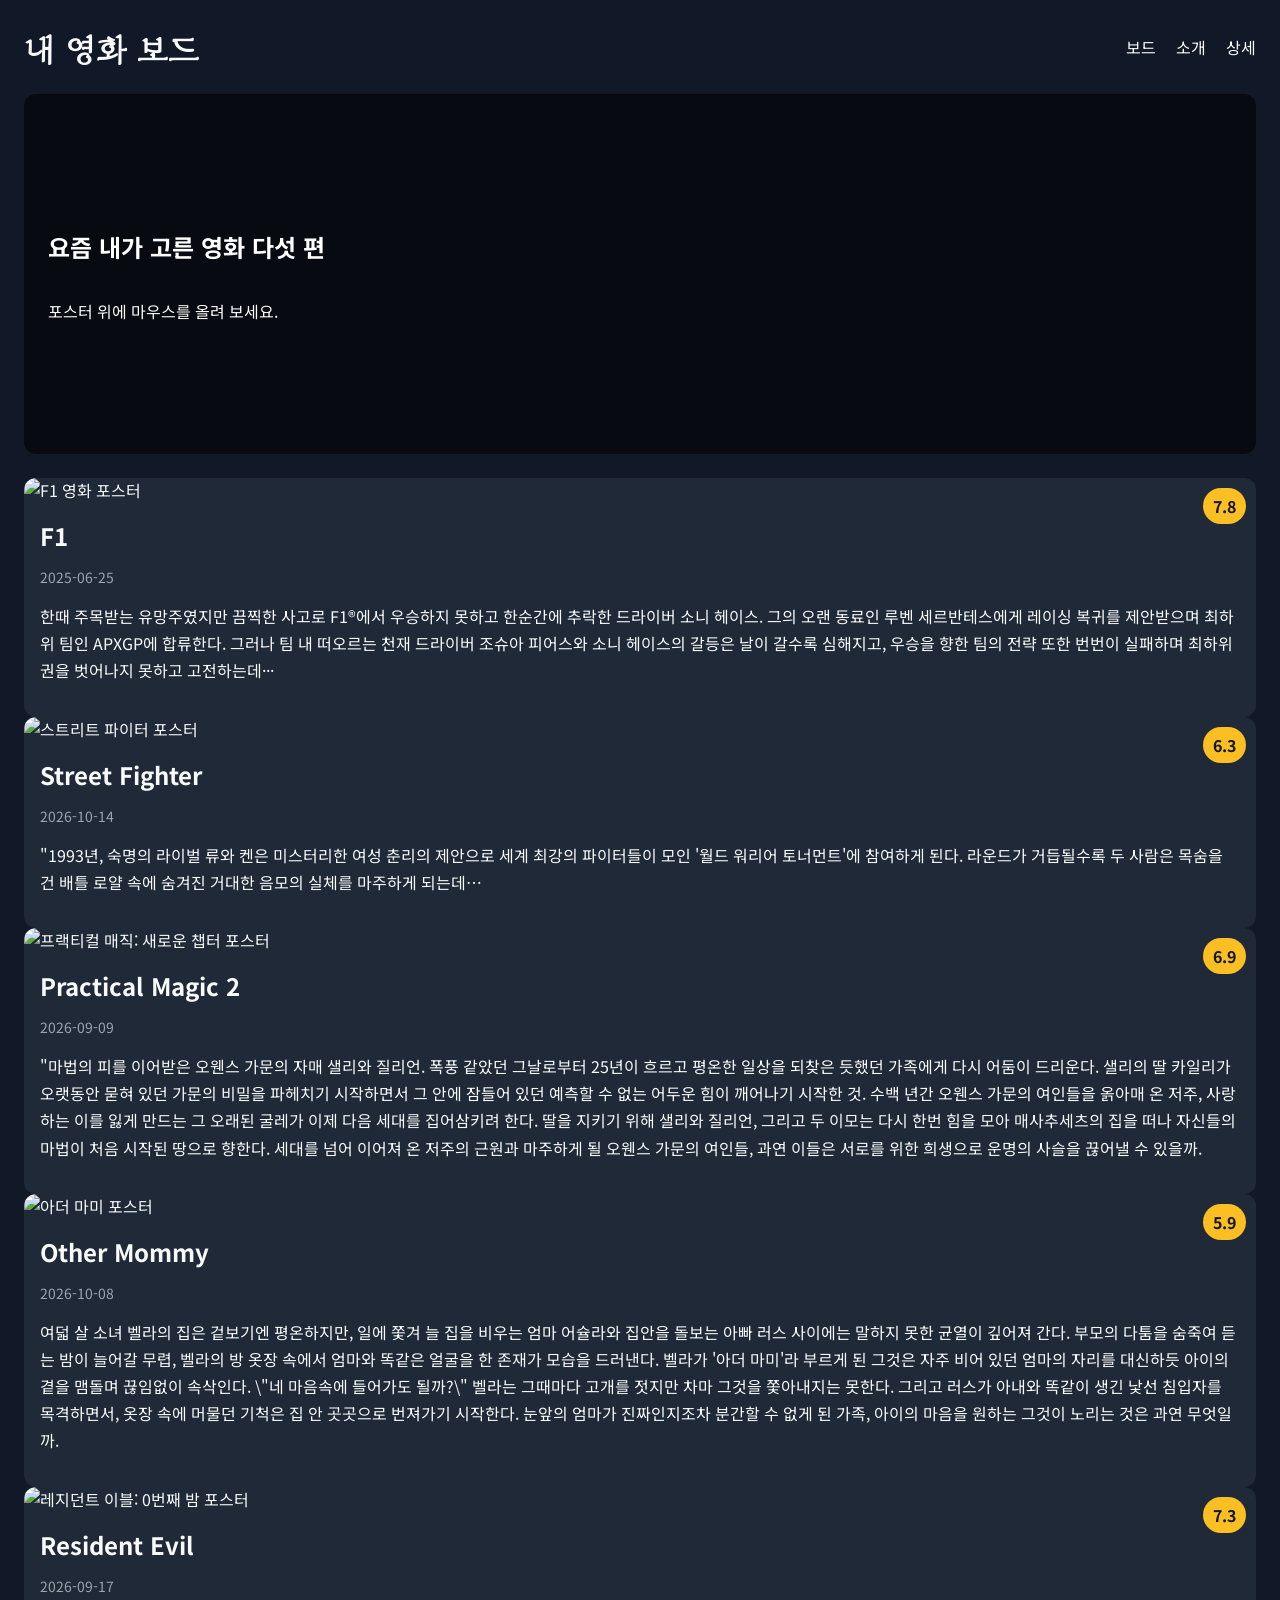
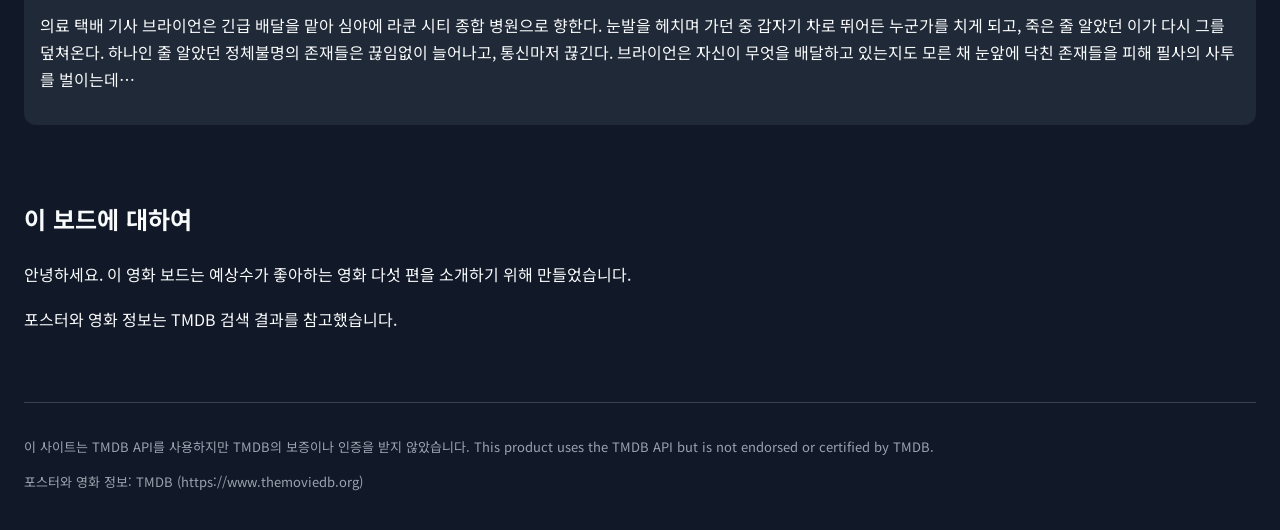
==== detail.html @ 7dd68729 "Create detail.html" ====
<!DOCTYPE html>
<html lang="ko">

<head>
    <meta charset="UTF-8">
    <meta name="viewport" content="width=device-width, initial-scale=1.0">

    <title>예상수 :: 내 영화 보드</title>

    <link rel="preconnect" href="https://fonts.googleapis.com">
    <link rel="preconnect" href="https://fonts.gstatic.com" crossorigin>
    <link
        href="https://fonts.googleapis.com/css2?family=Diphylleia&family=Gowun+Dodum&family=Noto+Sans+KR:wght@100..900&display=swap"
        rel="stylesheet">

    <link rel="stylesheet" href="style.css">
</head>

<body>

    
    <header class="top">
        <h1>내 영화 보드</h1>

        <nav>
            <ul>
                <li><a href="#board">보드</a></li>
                <li><a href="#about">소개</a></li>
                <li><a href="detail.html">상세</a></li>
            </ul>
        </nav>
    </header>

   
    <section class="hero">
        <h2>요즘 내가 고른 영화 다섯 편</h2>
        <p>포스터 위에 마우스를 올려 보세요.</p>
    </section>

    <main>

       
       
            
            <article class="card">
                <img
                    class="poster"
                    src="https://image.tmdb.org/t/p/w342/bvVoP1t2gNvmE9ccSrqR1zcGHGM.jpg"
                    alt="F1 영화 포스터">

                <span class="badge">7.8</span>

                <div class="info">
                    <h2>F1</h2>
                    <p class="year">2025-06-25</p>
                    <p class="overview">
                        한때 주목받는 유망주였지만 끔찍한 사고로 F1®에서 우승하지 못하고
                        한순간에 추락한 드라이버 소니 헤이스. 그의 오랜 동료인 루벤
                        세르반테스에게 레이싱 복귀를 제안받으며 최하위 팀인 APXGP에 합류한다.
                        그러나 팀 내 떠오르는 천재 드라이버 조슈아 피어스와 소니 헤이스의
                        갈등은 날이 갈수록 심해지고, 우승을 향한 팀의 전략 또한 번번이
                        실패하며 최하위권을 벗어나지 못하고 고전하는데···
                    </p>
                </div>
            </article>

           
            <article class="card">
                <img
                    class="poster"
                    src="https://image.tmdb.org/t/p/w342/3EgtiR2ewNQxjJ1qizhDe4IrpPk.jpg"
                    alt="스트리트 파이터 포스터 ">

                <span class="badge">6.3</span>

                <div class="info">
                    <h2>Street Fighter</h2>
                    <p class="year">2026-10-14</p>
                    <p class="overview">
                        "1993년, 숙명의 라이벌 류와 켄은 미스터리한 여성 춘리의 제안으로 세계 최강의 파이터들이 모인 '월드 워리어 토너먼트'에 참여하게 된다. 라운드가 거듭될수록 두 사람은 목숨을 건 배틀 로얄 속에 숨겨진 거대한 음모의 실체를 마주하게 되는데…
                    </p>
                </div>
            </article>

            
            <article class="card">
                <img
                    class="poster"
                    src="https://image.tmdb.org/t/p/w342//yJJL9SG4XKdsSQy0Eve9MdUnJ12.jpg"
                    alt="프랙티컬 매직: 새로운 챕터 포스터">

                <span class="badge">6.9</span>

                <div class="info">
                    <h2>Practical Magic 2</h2>
                    <p class="year">2026-09-09</p>
                    <p class="overview">
                       "마법의 피를 이어받은 오웬스 가문의 자매 샐리와 질리언. 폭풍 같았던 그날로부터 25년이 흐르고 평온한 일상을 되찾은 듯했던 가족에게 다시 어둠이 드리운다. 샐리의 딸 카일리가 오랫동안 묻혀 있던 가문의 비밀을 파헤치기 시작하면서 그 안에 잠들어 있던 예측할 수 없는 어두운 힘이 깨어나기 시작한 것. 수백 년간 오웬스 가문의 여인들을 옭아매 온 저주, 사랑하는 이를 잃게 만드는 그 오래된 굴레가 이제 다음 세대를 집어삼키려 한다. 딸을 지키기 위해 샐리와 질리언, 그리고 두 이모는 다시 한번 힘을 모아 매사추세츠의 집을 떠나 자신들의 마법이 처음 시작된 땅으로 향한다. 세대를 넘어 이어져 온 저주의 근원과 마주하게 될 오웬스 가문의 여인들, 과연 이들은 서로를 위한 희생으로 운명의 사슬을 끊어낼 수 있을까.
                    </p>
                </div>
            </article>

           
            <article class="card">
                <img
                    class="poster"
                    src="https://image.tmdb.org/t/p/w342//fGRNCssTRrhYZxNzykGGCoMsAVq.jpg"
                    alt="아더 마미 포스터">

                <span class="badge">5.9</span>

                <div class="info">
                    <h2>Other Mommy</h2>
                    <p class="year">2026-10-08</p>
                    <p class="overview">
                        여덟 살 소녀 벨라의 집은 겉보기엔 평온하지만, 일에 쫓겨 늘 집을 비우는 엄마 어슐라와 집안을 돌보는 아빠 러스 사이에는 말하지 못한 균열이 깊어져 간다. 부모의 다툼을 숨죽여 듣는 밤이 늘어갈 무렵, 벨라의 방 옷장 속에서 엄마와 똑같은 얼굴을 한 존재가 모습을 드러낸다. 벨라가 '아더 마미'라 부르게 된 그것은 자주 비어 있던 엄마의 자리를 대신하듯 아이의 곁을 맴돌며 끊임없이 속삭인다. \"네 마음속에 들어가도 될까?\" 벨라는 그때마다 고개를 젓지만 차마 그것을 쫓아내지는 못한다. 그리고 러스가 아내와 똑같이 생긴 낯선 침입자를 목격하면서, 옷장 속에 머물던 기척은 집 안 곳곳으로 번져가기 시작한다. 눈앞의 엄마가 진짜인지조차 분간할 수 없게 된 가족, 아이의 마음을 원하는 그것이 노리는 것은 과연 무엇일까.
                    </p>
                </div>
            </article>

            
            <article class="card">
                <img
                    class="poster"
                    src="https://image.tmdb.org/t/p/w342//fQX4fRsagskLvCXnvPfdvh62QTG.jpg"
                    alt="레지던트 이블: 0번째 밤 포스터">

                <span class="badge">7.3</span>

                <div class="info">
                    <h2>Resident Evil</h2>
                    <p class="year">2026-09-17</p>
                    <p class="overview">
                       의료 택배 기사 브라이언은 긴급 배달을 맡아 심야에 라쿤 시티 종합 병원으로 향한다. 눈발을 헤치며 가던 중 갑자기 차로 뛰어든 누군가를 치게 되고, 죽은 줄 알았던 이가 다시 그를 덮쳐온다. 하나인 줄 알았던 정체불명의 존재들은 끊임없이 늘어나고, 통신마저 끊긴다. 브라이언은 자신이 무엇을 배달하고 있는지도 모른 채 눈앞에 닥친 존재들을 피해 필사의 사투를 벌이는데…
                    </p>
                </div>
            </article>

        </section>

        
        <section id="about">
            <h2>이 보드에 대하여</h2>
            <p>
                안녕하세요. 이 영화 보드는 예상수가 좋아하는 영화 다섯 편을
                소개하기 위해 만들었습니다.
            </p>
            <p>
                포스터와 영화 정보는 TMDB 검색 결과를 참고했습니다.
            </p>
        </section>

    </main>

    
    <footer>
        <p>
            이 사이트는 TMDB API를 사용하지만 TMDB의 보증이나 인증을 받지 않았습니다.
            This product uses the TMDB API but is not endorsed or certified by TMDB.
        </p>

        <p>
            포스터와 영화 정보: TMDB
            (https://www.themoviedb.org)
        </p>
    </footer>

</body>
</html>
---- style.css ----
body {
    font-family: "Noto Sans KR", sans-serif;
    margin: 0;
    padding: 24px;
    background-color: #111827;
    color: #f9fafb;
}

/* 제목 */
h1 {
    font-family: "Diphylleia", serif;
    margin: 0;
}

/* 헤더: 제목 왼쪽, 메뉴 오른쪽 */
.top {
    display: flex;
    justify-content: space-between;
    align-items: center;
    gap: 20px;
    margin-bottom: 24px;
}

nav ul {
    display: flex;
    gap: 20px;
    list-style: none;
    margin: 0;
    padding: 0;
}

nav a {
    color: #fff;
    text-decoration: none;
}

nav a:hover {
    color: #fbbf24;
}

/* 히어로: 배경 이미지 */
.hero {
    background-image:
        linear-gradient(
            rgba(0, 0, 0, 0.6),
            rgba(0, 0, 0, 0.6)
        ),
        url("https://image.tmdb.org/t/p/w1280/bvVoP1t2gNvmE9ccSrqR1zcGHGM.jpg");

    background-size: cover;
    background-position: center;
    min-height: 40vh;
    padding: 24px;
    box-sizing: border-box;
    color: #fff;
    border-radius: 12px;

    display: flex;
    flex-direction: column;
    justify-content: center;

    margin-bottom: 24px;
}

/* 영화 보드: 반응형 그리드 */
.board {
    display: grid;
    grid-template-columns: repeat(auto-fit, minmax(200px, 1fr));
    gap: 20px;
}

/* 영화 카드 */
.card {
    position: relative;
    min-width: 0;
    background-color: #1f2937;
    border-radius: 12px;
    overflow: hidden;
    transition: transform 0.3s ease;
}

/* 포스터 이미지 */
.poster {
    width: 100%;
    height: auto;
    display: block;
}

/* 평점 배지 */
.badge {
    position: absolute;
    top: 10px;
    right: 10px;
    background-color: #fbbf24;
    color: #111827;
    padding: 6px 10px;
    border-radius: 20px;
    font-weight: bold;
}


.info {
    padding: 16px;
}

.info h2 {
    margin-top: 0;
    margin-bottom: 8px;
}

.year {
    color: #9ca3af;
    font-size: 14px;
}

.overview {
    line-height: 1.7;
    overflow-wrap: anywhere;
}


.card:hover {
    transform: translateY(-5px);
}

/* 소개 영역 */
#about {
    margin-top: 32px;
    padding: 20px 0;
    line-height: 1.8;
}

/* 푸터 */
footer {
    margin-top: 32px;
    padding-top: 20px;
    border-top: 1px solid #374151;
    color: #9ca3af;
    font-size: 13px;
    line-height: 1.7;
}

/* 작은 화면 */
@media (max-width: 600px) {
    body {
        padding: 16px;
    }

    .top {
        flex-direction: column;
        align-items: flex-start;
    }

    nav ul {
        flex-wrap: wrap;
        gap: 12px;
    }
}
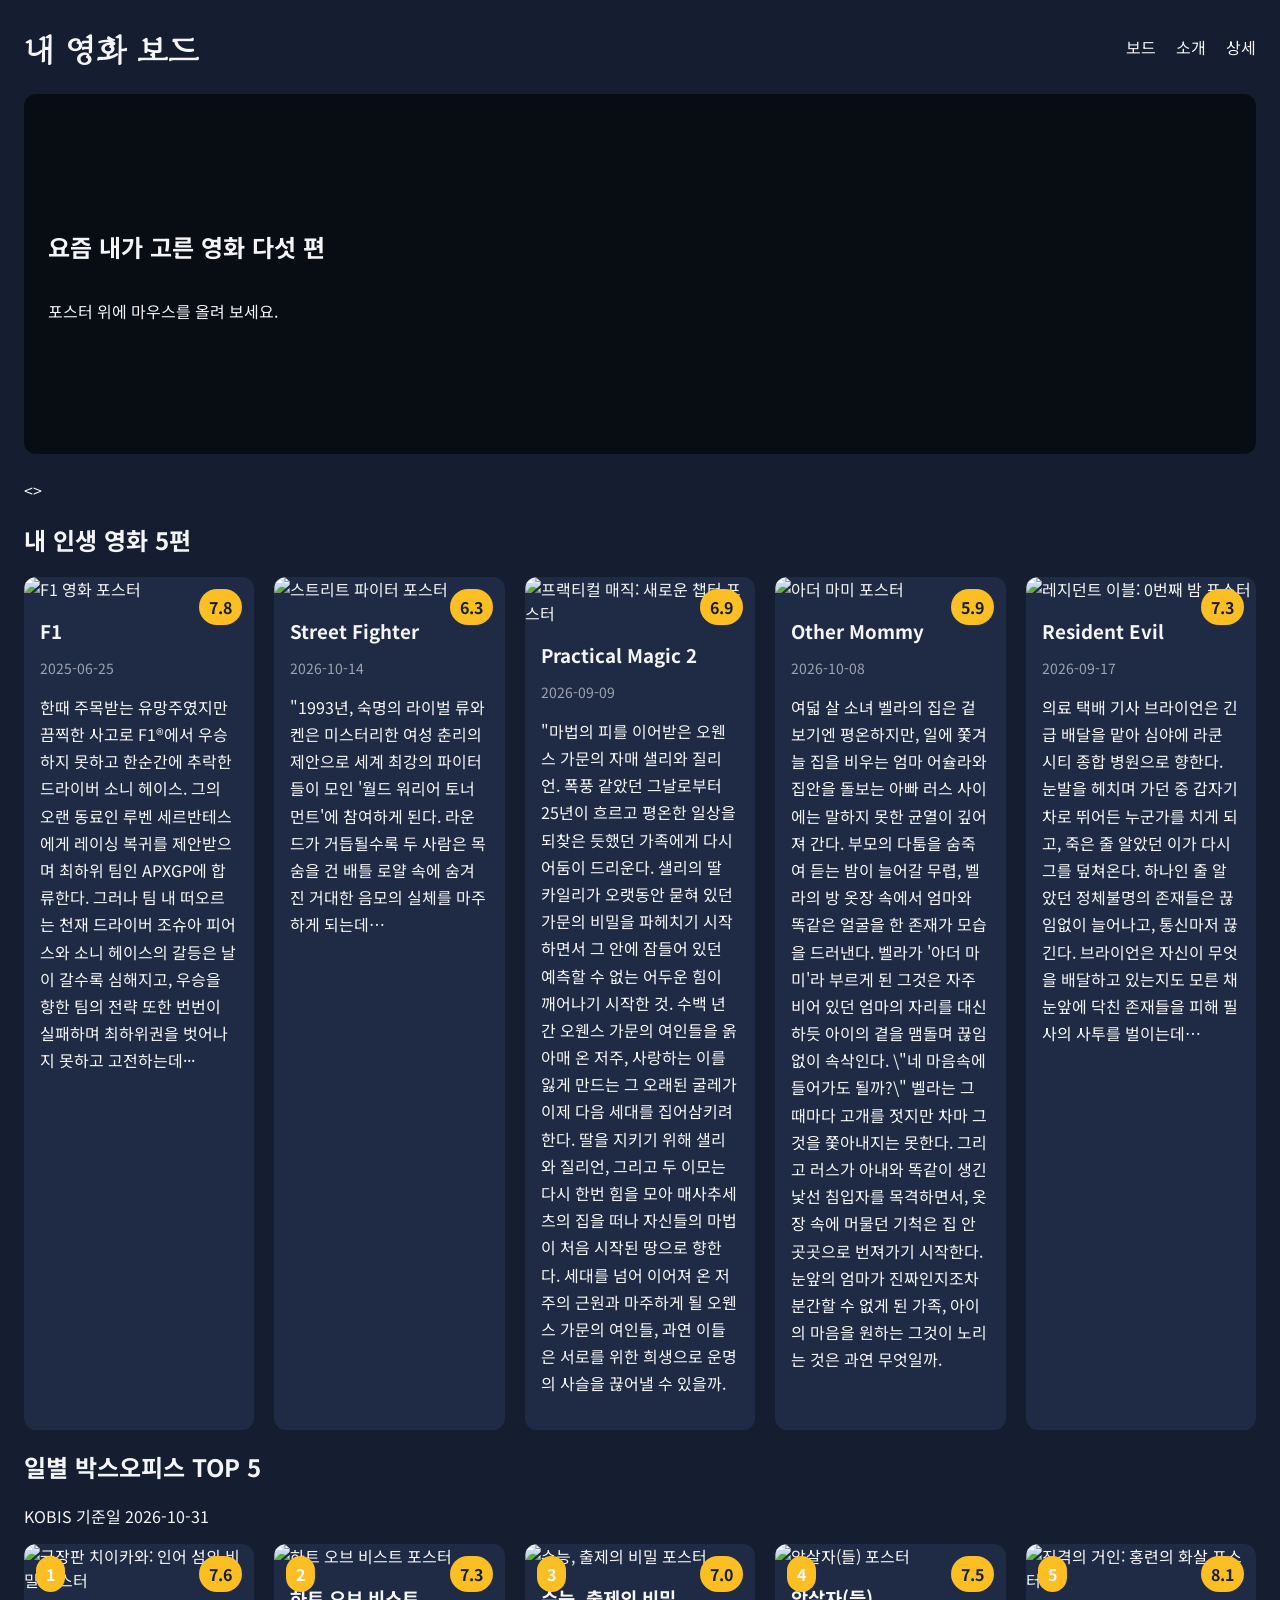
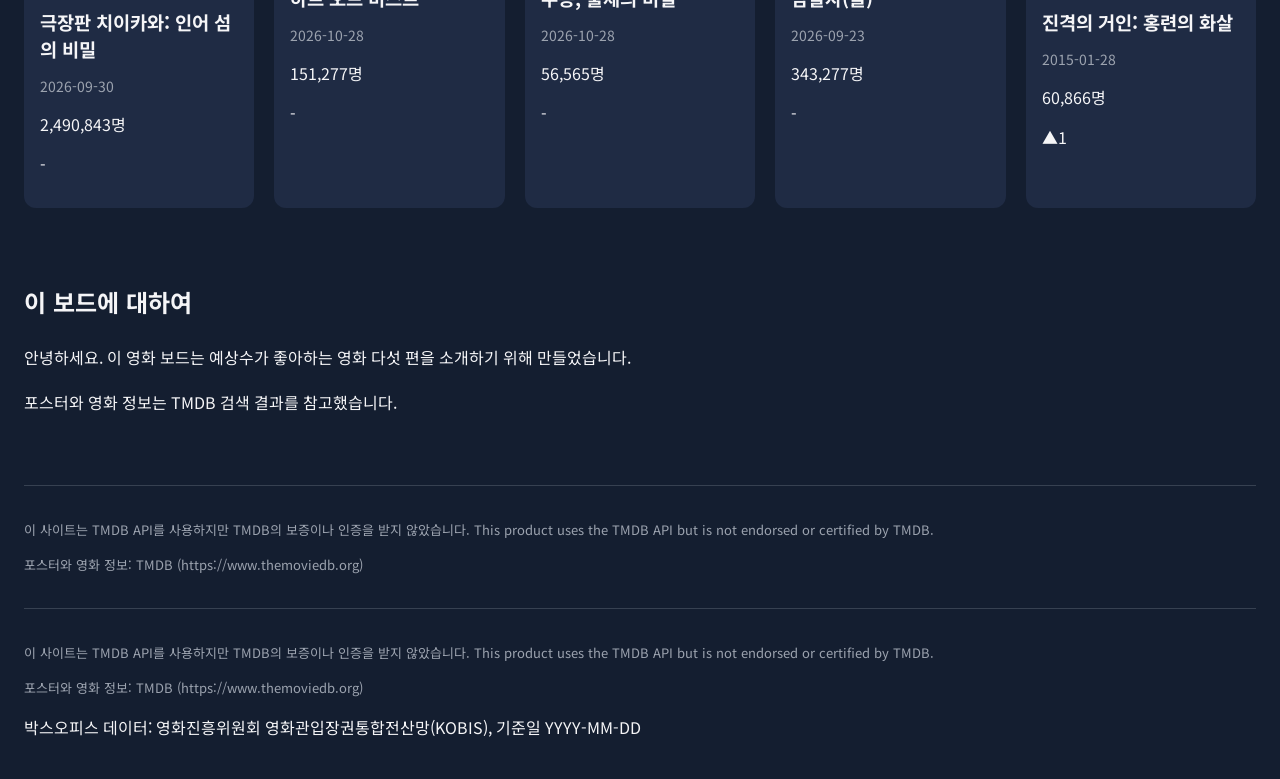
==== commit 5bae07b6: "Update detail.html" ====
--- a/detail.html
+++ b/detail.html
@@ -6,7 +6,7 @@
     <meta charset="UTF-8">
     <meta name="viewport" content="width=device-width, initial-scale=1.0">
 
-    <title>예상수 :: 내 영화 보드</title>
+    <title>하이 :: 내 영화 보드</title>
 
     <link rel="preconnect" href="https://fonts.googleapis.com">
     <link rel="preconnect" href="https://fonts.gstatic.com" crossorigin>
@@ -38,12 +38,17 @@
         <p>포스터 위에 마우스를 올려 보세요.</p>
     </section>
 
-    <main>
-
-       
-       
-            
-            <article class="card">
+    <>
+
+    
+
+
+            <section id="mine"> 
+        <h2>내 인생 영화 5편</h2> 
+        <div class="board"> 
+        
+
+             <article class="card">
                 <img
                     class="poster"
                     src="https://image.tmdb.org/t/p/w342/bvVoP1t2gNvmE9ccSrqR1zcGHGM.jpg"
@@ -52,7 +57,7 @@
                 <span class="badge">7.8</span>
 
                 <div class="info">
-                    <h2>F1</h2>
+                    <h3>F1</h3>
                     <p class="year">2025-06-25</p>
                     <p class="overview">
                         한때 주목받는 유망주였지만 끔찍한 사고로 F1®에서 우승하지 못하고
@@ -65,7 +70,7 @@
                 </div>
             </article>
 
-           
+            <!-- 영화 2: 실제 영화 정보로 교체 -->
             <article class="card">
                 <img
                     class="poster"
@@ -75,7 +80,7 @@
                 <span class="badge">6.3</span>
 
                 <div class="info">
-                    <h2>Street Fighter</h2>
+                    <h3>Street Fighter</h3>
                     <p class="year">2026-10-14</p>
                     <p class="overview">
                         "1993년, 숙명의 라이벌 류와 켄은 미스터리한 여성 춘리의 제안으로 세계 최강의 파이터들이 모인 '월드 워리어 토너먼트'에 참여하게 된다. 라운드가 거듭될수록 두 사람은 목숨을 건 배틀 로얄 속에 숨겨진 거대한 음모의 실체를 마주하게 되는데…
@@ -87,13 +92,13 @@
             <article class="card">
                 <img
                     class="poster"
-                    src="https://image.tmdb.org/t/p/w342//yJJL9SG4XKdsSQy0Eve9MdUnJ12.jpg"
+                    src="https://image.tmdb.org/t/p/w342/yJJL9SG4XKdsSQy0Eve9MdUnJ12.jpg"
                     alt="프랙티컬 매직: 새로운 챕터 포스터">
 
                 <span class="badge">6.9</span>
 
                 <div class="info">
-                    <h2>Practical Magic 2</h2>
+                    <h3>Practical Magic 2</h3>
                     <p class="year">2026-09-09</p>
                     <p class="overview">
                        "마법의 피를 이어받은 오웬스 가문의 자매 샐리와 질리언. 폭풍 같았던 그날로부터 25년이 흐르고 평온한 일상을 되찾은 듯했던 가족에게 다시 어둠이 드리운다. 샐리의 딸 카일리가 오랫동안 묻혀 있던 가문의 비밀을 파헤치기 시작하면서 그 안에 잠들어 있던 예측할 수 없는 어두운 힘이 깨어나기 시작한 것. 수백 년간 오웬스 가문의 여인들을 옭아매 온 저주, 사랑하는 이를 잃게 만드는 그 오래된 굴레가 이제 다음 세대를 집어삼키려 한다. 딸을 지키기 위해 샐리와 질리언, 그리고 두 이모는 다시 한번 힘을 모아 매사추세츠의 집을 떠나 자신들의 마법이 처음 시작된 땅으로 향한다. 세대를 넘어 이어져 온 저주의 근원과 마주하게 될 오웬스 가문의 여인들, 과연 이들은 서로를 위한 희생으로 운명의 사슬을 끊어낼 수 있을까.
@@ -105,13 +110,13 @@
             <article class="card">
                 <img
                     class="poster"
-                    src="https://image.tmdb.org/t/p/w342//fGRNCssTRrhYZxNzykGGCoMsAVq.jpg"
+                    src="https://image.tmdb.org/t/p/w342/fGRNCssTRrhYZxNzykGGCoMsAVq.jpg"
                     alt="아더 마미 포스터">
 
                 <span class="badge">5.9</span>
 
                 <div class="info">
-                    <h2>Other Mommy</h2>
+                    <h3>Other Mommy</h3>
                     <p class="year">2026-10-08</p>
                     <p class="overview">
                         여덟 살 소녀 벨라의 집은 겉보기엔 평온하지만, 일에 쫓겨 늘 집을 비우는 엄마 어슐라와 집안을 돌보는 아빠 러스 사이에는 말하지 못한 균열이 깊어져 간다. 부모의 다툼을 숨죽여 듣는 밤이 늘어갈 무렵, 벨라의 방 옷장 속에서 엄마와 똑같은 얼굴을 한 존재가 모습을 드러낸다. 벨라가 '아더 마미'라 부르게 된 그것은 자주 비어 있던 엄마의 자리를 대신하듯 아이의 곁을 맴돌며 끊임없이 속삭인다. \"네 마음속에 들어가도 될까?\" 벨라는 그때마다 고개를 젓지만 차마 그것을 쫓아내지는 못한다. 그리고 러스가 아내와 똑같이 생긴 낯선 침입자를 목격하면서, 옷장 속에 머물던 기척은 집 안 곳곳으로 번져가기 시작한다. 눈앞의 엄마가 진짜인지조차 분간할 수 없게 된 가족, 아이의 마음을 원하는 그것이 노리는 것은 과연 무엇일까.
@@ -119,26 +124,129 @@
                 </div>
             </article>
 
+
+            <article class="card">
+                <img
+                    class="poster"
+                    src="https://image.tmdb.org/t/p/w342/fQX4fRsagskLvCXnvPfdvh62QTG.jpg"
+                    alt="레지던트 이블: 0번째 밤 포스터">
+
+                <span class="badge">7.3</span>
+
+                <div class="info">
+                    <h3>Resident Evil</h3>
+                    <p class="year">2026-09-17</p>
+                    <p class="overview">
+                       의료 택배 기사 브라이언은 긴급 배달을 맡아 심야에 라쿤 시티 종합 병원으로 향한다. 눈발을 헤치며 가던 중 갑자기 차로 뛰어든 누군가를 치게 되고, 죽은 줄 알았던 이가 다시 그를 덮쳐온다. 하나인 줄 알았던 정체불명의 존재들은 끊임없이 늘어나고, 통신마저 끊긴다. 브라이언은 자신이 무엇을 배달하고 있는지도 모른 채 눈앞에 닥친 존재들을 피해 필사의 사투를 벌이는데…
+                    </p>
+                </div>
+            </article>
+
+
+
+
+
+
+
+
+        </div> 
+    </section> 
+
+
+    <section id="boxoffice"> 
+        <h2>일별 박스오피스 TOP 5</h2> 
+        <p class="basis">KOBIS 기준일 2026-10-31</p> 
+
+        <div class="board"> 
+        <article class="card"> 
+            <img class="poster" src="https://image.tmdb.org/t/p/w342/5TMyytCI5Pfc9c1eNsljiCdiB05.jpg"
+            alt="극장판 치이카와: 인어 섬의 비밀 포스터"> 
+            <span class="rank">1</span> 
+            <span class="badge">7.6</span> 
+            <div class="info"> 
+            <h3>극장판 치이카와: 인어 섬의 비밀</h3> 
+            <p class="year">2026-09-30</p> 
+            <p class="audience">2,490,843명</p> 
+            <p class="change">-</p> 
+            </div> 
+        </article> 
+       
+
+
+
+
+
+ <article class="card"> 
+        <img class="poster" src="https://image.tmdb.org/t/p/w342/zC4E522V1n3H4SGdYOaiqhF5DnS.jpg"
+         alt="하트 오브 비스트 포스터"> 
+        <span class="rank">2</span> 
+        <span class="badge">7.3</span> 
+        <div class="info"> 
+          <h3>하트 오브 비스트</h3> 
+          <p class="year">2026-10-28</p> 
+          <p class="audience">151,277명</p> 
+          <p class="change">-</p> 
+        </div> 
+      </article> 
+
+
+
+
+
+<article class="card"> 
+        <img class="poster" src="https://image.tmdb.org/t/p/w342/ohrJjtvKciICoeH80z973JnBoHo.jpg"
+         alt="수능, 출제의 비밀 포스터"> 
+        <span class="rank">3</span> 
+        <span class="badge">7.0</span> 
+        <div class="info"> 
+          <h3>수능, 출제의 비밀</h3> 
+          <p class="year">2026-10-28</p> 
+          <p class="audience">56,565명</p> 
+          <p class="change">-</p> 
+        </div> 
+      </article> 
+
+
+
+
+      <article class="card"> 
+        <img class="poster" src="https://image.tmdb.org/t/p/w342/c55ijsOdntj6P25vDwHLdgsBpmV.jpg"
+         alt="암살자(들) 포스터"> 
+        <span class="rank">4</span> 
+        <span class="badge">7.5</span> 
+        <div class="info"> 
+          <h3>암살자(들)</h3> 
+          <p class="year">2026-09-23</p> 
+          <p class="audience">343,277명</p> 
+          <p class="change">-</p> 
+        </div> 
+      </article> 
+
+
+      <article class="card"> 
+        <img class="poster" src="https://image.tmdb.org/t/p/w342/oMuxM0n4EZ4SILoTUsdruJoUAfe.jpg"
+         alt="진격의 거인: 홍련의 화살 포스터"> 
+        <span class="rank">5</span> 
+        <span class="badge">8.1</span> 
+        <div class="info"> 
+          <h3>진격의 거인: 홍련의 화살</h3> 
+          <p class="year">2015-01-28</p> 
+          <p class="audience">60,866명</p> 
+          <p class="change up">1</p> 
+        </div> 
+      </article> 
+
+
+
+
+
+
+    </div> 
+  </section> 
+
+
             
-            <article class="card">
-                <img
-                    class="poster"
-                    src="https://image.tmdb.org/t/p/w342//fQX4fRsagskLvCXnvPfdvh62QTG.jpg"
-                    alt="레지던트 이블: 0번째 밤 포스터">
-
-                <span class="badge">7.3</span>
-
-                <div class="info">
-                    <h2>Resident Evil</h2>
-                    <p class="year">2026-09-17</p>
-                    <p class="overview">
-                       의료 택배 기사 브라이언은 긴급 배달을 맡아 심야에 라쿤 시티 종합 병원으로 향한다. 눈발을 헤치며 가던 중 갑자기 차로 뛰어든 누군가를 치게 되고, 죽은 줄 알았던 이가 다시 그를 덮쳐온다. 하나인 줄 알았던 정체불명의 존재들은 끊임없이 늘어나고, 통신마저 끊긴다. 브라이언은 자신이 무엇을 배달하고 있는지도 모른 채 눈앞에 닥친 존재들을 피해 필사의 사투를 벌이는데…
-                    </p>
-                </div>
-            </article>
-
-        </section>
-
+          
         
         <section id="about">
             <h2>이 보드에 대하여</h2>
@@ -165,6 +273,13 @@
             (https://www.themoviedb.org)
         </p>
     </footer>
+    <footer> 
+
+        <p>이 사이트는 TMDB API를 사용하지만 TMDB의 보증이나 인증을 받지 않았습니다. 
+            This product uses the TMDB API but is not endorsed or certified by TMDB.</p> 
+        <p>포스터와 영화 정보: TMDB (https://www.themoviedb.org)</p> 
+    </footer> 
+            <p>박스오피스 데이터: 영화진흥위원회 영화관입장권통합전산망(KOBIS), 기준일 YYYY-MM-DD</p>   
 
 </body>
 </html>
--- a/style.css
+++ b/style.css
@@ -1,14 +1,28 @@
+ :root { 
+    --muted: #9ca3af;
+    --highlight: #fbbf24;
+    --line: #374151;
+    --bg: #141e30; 
+    --surface: #1f2b44; 
+    --text: #f5f5f7; 
+    --accent: #e7ff4d; 
+    --warn: #ff5a5f; 
+  --font-title: "Diphylleia", serif; 
+  --font-body: "Noto Sans KR", sans-serif; 
+  --gap: 20px;
+
+}
  body {
-    font-family: "Noto Sans KR", sans-serif;
+     font-family: var(--font-body);
     margin: 0;
     padding: 24px;
-    background-color: #111827;
-    color: #f9fafb;
+    background-color: var(--bg);
+    color: var(--text);
 }
 
 /* 제목 */
 h1 {
-    font-family: "Diphylleia", serif;
+    font-family: var(--font-title);
     margin: 0;
 }
 
@@ -17,25 +31,25 @@
     display: flex;
     justify-content: space-between;
     align-items: center;
-    gap: 20px;
+    gap: var(--gap);
     margin-bottom: 24px;
 }
 
 nav ul {
     display: flex;
-    gap: 20px;
+    gap: var(--gap);
     list-style: none;
     margin: 0;
     padding: 0;
 }
 
 nav a {
-    color: #fff;
+    color: var(--text);
     text-decoration: none;
 }
 
 nav a:hover {
-    color: #fbbf24;
+    color: var(--highlight);
 }
 
 /* 히어로: 배경 이미지 */
@@ -52,7 +66,7 @@
     min-height: 40vh;
     padding: 24px;
     box-sizing: border-box;
-    color: #fff;
+    color:var(--text);
     border-radius: 12px;
 
     display: flex;
@@ -66,14 +80,14 @@
 .board {
     display: grid;
     grid-template-columns: repeat(auto-fit, minmax(200px, 1fr));
-    gap: 20px;
+    gap: var(--gap);
 }
 
 /* 영화 카드 */
 .card {
     position: relative;
     min-width: 0;
-    background-color: #1f2937;
+    background-color: var(--surface);
     border-radius: 12px;
     overflow: hidden;
     transition: transform 0.3s ease;
@@ -85,31 +99,51 @@
     height: auto;
     display: block;
 }
+.card.no-poster .poster-fallback { 
+  aspect-ratio: 2 / 3; 
+  display: flex; align-items: center; justify-content: center; 
+  font-size: 5rem; font-family: var(--font-title); 
+  background: linear-gradient(135deg, var(--accent), var(--surface)); 
+} 
 
 /* 평점 배지 */
 .badge {
     position: absolute;
-    top: 10px;
-    right: 10px;
-    background-color: #fbbf24;
-    color: #111827;
+    top: 12px;
+    right: 12px;
+    background-color: var(--highlight);
+    color: var(--bg);
     padding: 6px 10px;
     border-radius: 20px;
     font-weight: bold;
 }
 
+.rank {
+    position: absolute;
+    top: 12px;
+    left: 12px;
+    background-color: var(--highlight);
+    color: var(--text);
+    padding: 6px 10px;
+    border-radius: 20px;
+    font-weight: bold;
+}
+
+.change.up::before { content: "▲"; }
+.change.down::before { content: "▼"; }
+.change.new::before { content: "NEW"; }
 
 .info {
     padding: 16px;
 }
 
-.info h2 {
+.info h3 {
     margin-top: 0;
     margin-bottom: 8px;
 }
 
 .year {
-    color: #9ca3af;
+    color: var(--muted);
     font-size: 14px;
 }
 
@@ -134,8 +168,8 @@
 footer {
     margin-top: 32px;
     padding-top: 20px;
-    border-top: 1px solid #374151;
-    color: #9ca3af;
+    border-top: 1px solid var(--line);
+    color: var(--muted);
     font-size: 13px;
     line-height: 1.7;
 }
